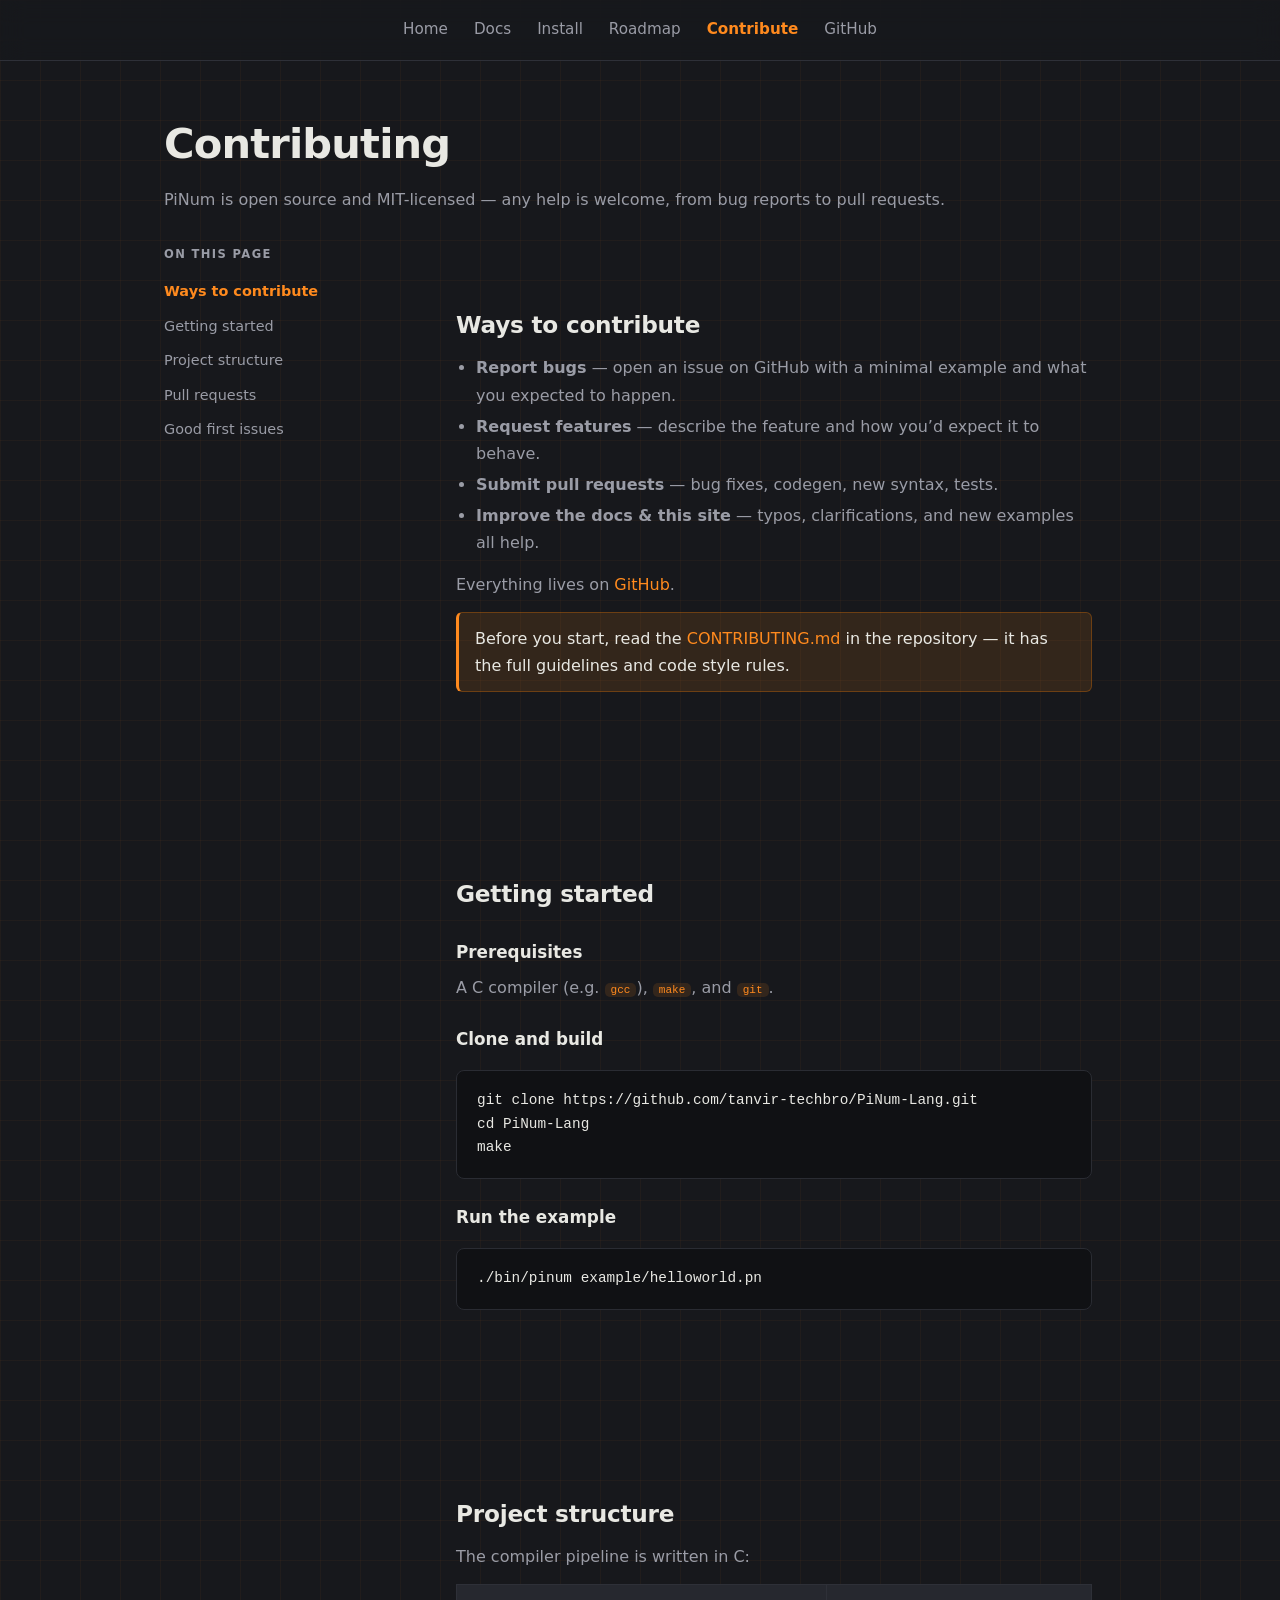
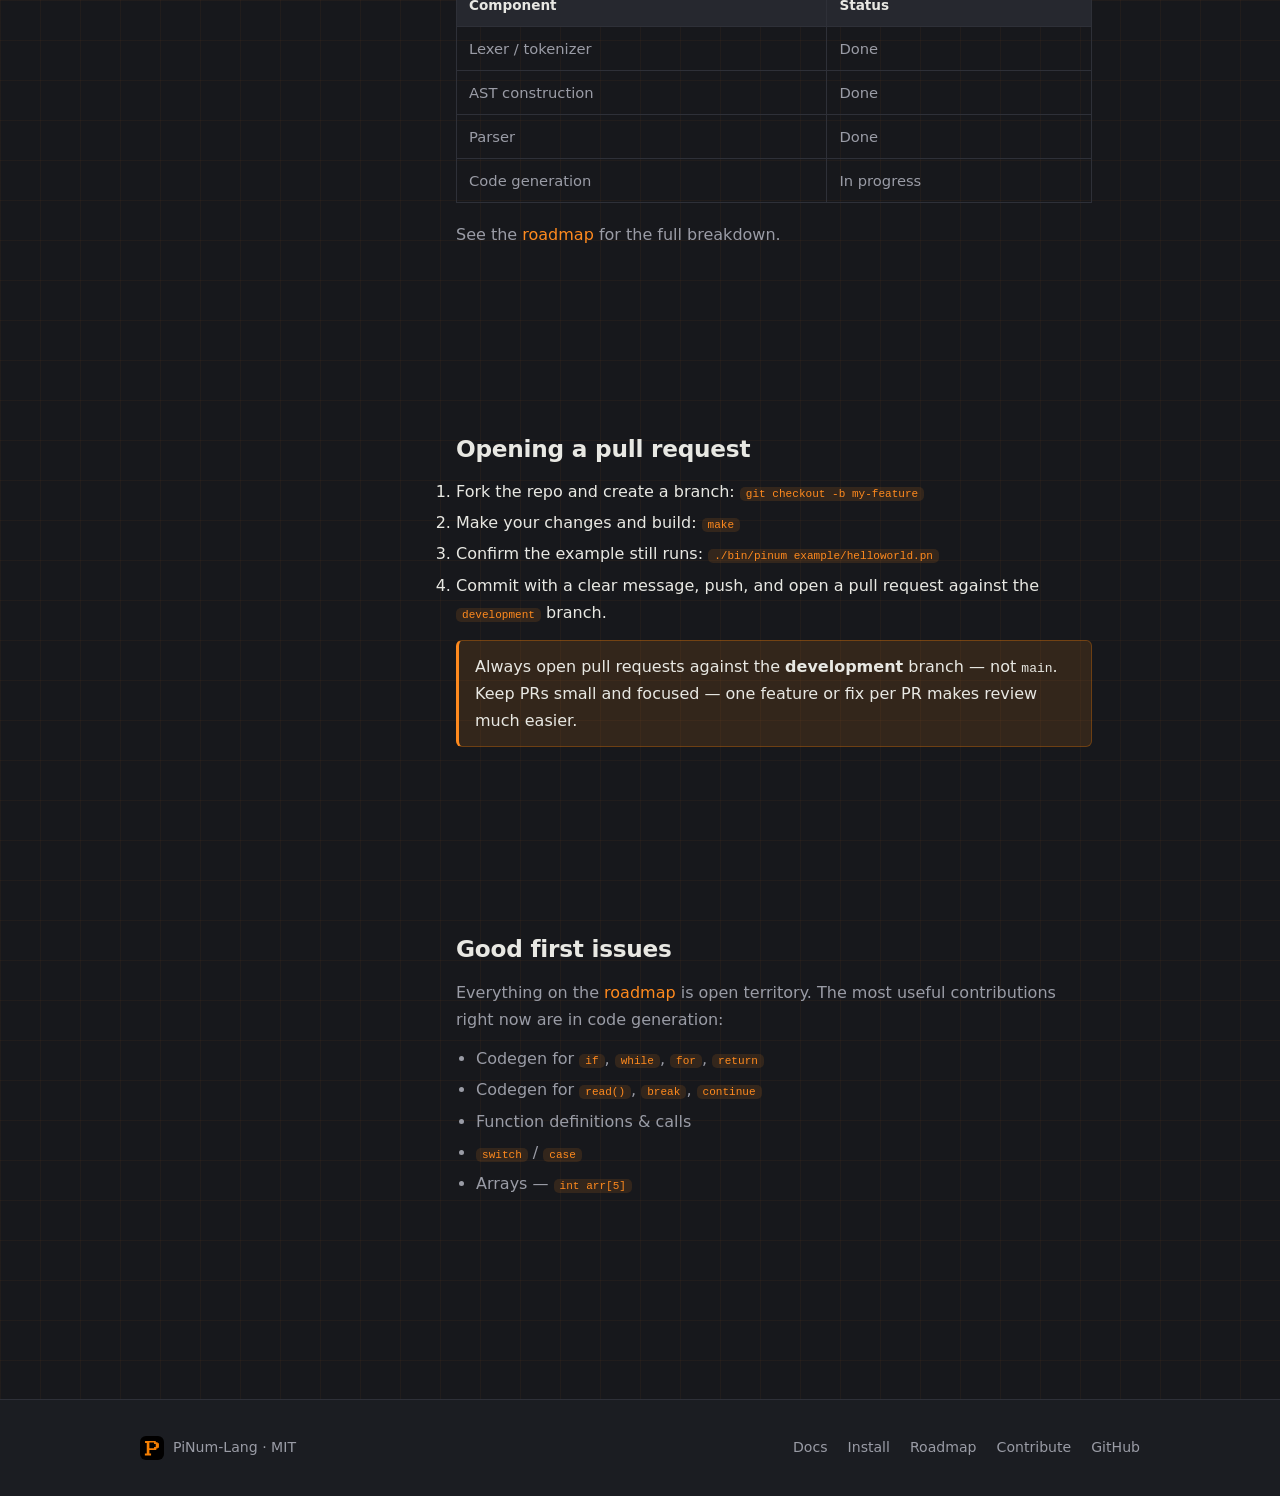
==== contribute.html @ e73ee023 "change shit" ====
<!DOCTYPE html>
<html lang="en">
<head>
  <meta charset="UTF-8" />
  <meta name="viewport" content="width=device-width, initial-scale=1.0" />
  <meta name="description" content="Contribute to PiNum-Lang: report bugs, request features, submit pull requests, and improve documentation." />
  <title>Contribute · PiNum</title>
  <link rel="icon" type="image/svg+xml" href="assets/pinum_logo.svg" />
  <link rel="stylesheet" href="css/style.css" />
</head>
<body>
  <nav class="nav">
    <div class="nav-inner">
      <button class="nav-toggle" aria-label="Toggle navigation">☰</button>
      <div class="nav-links">
        <a href="index.html">Home</a>
        <a href="docs.html">Docs</a>
        <a href="install.html">Install</a>
        <a href="roadmap.html">Roadmap</a>
        <a href="contribute.html" class="active">Contribute</a>
        <a href="https://github.com/tanvir-techbro/PiNum-Lang" target="_blank" rel="noopener">GitHub</a>
      </div>
    </div>
  </nav>

  <main class="docs-wrap">
    <div class="docs-head">
      <h1>Contributing</h1>
      <p class="docs-sub">PiNum is open source and MIT-licensed &mdash; any help is welcome, from bug reports to pull requests.</p>
    </div>

    <div class="docs-grid">
      <aside class="toc">
        <h4>On this page</h4>
        <a href="#ways-to-contribute">Ways to contribute</a>
        <a href="#getting-started">Getting started</a>
        <a href="#project-structure">Project structure</a>
        <a href="#pull-requests">Pull requests</a>
        <a href="#good-first-issues">Good first issues</a>
      </aside>

      <div class="doc-content">
        <section id="ways-to-contribute" class="doc-section">
          <h2>Ways to contribute</h2>
          <ul>
            <li><strong>Report bugs</strong> &mdash; open an issue on GitHub with a minimal example and what you expected to happen.</li>
            <li><strong>Request features</strong> &mdash; describe the feature and how you&rsquo;d expect it to behave.</li>
            <li><strong>Submit pull requests</strong> &mdash; bug fixes, codegen, new syntax, tests.</li>
            <li><strong>Improve the docs &amp; this site</strong> &mdash; typos, clarifications, and new examples all help.</li>
          </ul>
          <p>Everything lives on <a href="https://github.com/tanvir-techbro/PiNum-Lang" target="_blank" rel="noopener">GitHub</a>.</p>
          <div class="callout">
            Before you start, read the
            <a href="https://github.com/tanvir-techbro/PiNum-Lang/blob/main/CONTRIBUTING.md" target="_blank" rel="noopener">CONTRIBUTING.md</a>
            in the repository &mdash; it has the full guidelines and code style rules.
          </div>
        </section>

        <section id="getting-started" class="doc-section">
          <h2>Getting started</h2>
          <h3>Prerequisites</h3>
          <p>A C compiler (e.g. <code>gcc</code>), <code>make</code>, and <code>git</code>.</p>

          <h3>Clone and build</h3>
          <div class="codeblock">
            <pre><code class="language-bash">git clone https://github.com/tanvir-techbro/PiNum-Lang.git
cd PiNum-Lang
make</code></pre>
          </div>

          <h3>Run the example</h3>
          <div class="codeblock">
            <pre><code class="language-bash">./bin/pinum example/helloworld.pn</code></pre>
          </div>
        </section>

        <section id="project-structure" class="doc-section">
          <h2>Project structure</h2>
          <p>The compiler pipeline is written in C:</p>
          <table>
            <thead>
              <tr>
                <th>Component</th>
                <th>Status</th>
              </tr>
            </thead>
            <tbody>
              <tr><td>Lexer / tokenizer</td><td>Done</td></tr>
              <tr><td>AST construction</td><td>Done</td></tr>
              <tr><td>Parser</td><td>Done</td></tr>
              <tr><td>Code generation</td><td>In progress</td></tr>
            </tbody>
          </table>
          <p>See the <a href="roadmap.html">roadmap</a> for the full breakdown.</p>
        </section>

        <section id="pull-requests" class="doc-section">
          <h2>Opening a pull request</h2>
          <ol>
            <li>Fork the repo and create a branch: <code>git checkout -b my-feature</code></li>
            <li>Make your changes and build: <code>make</code></li>
            <li>Confirm the example still runs: <code>./bin/pinum example/helloworld.pn</code></li>
            <li>Commit with a clear message, push, and open a pull request against the <code>development</code> branch.</li>
          </ol>
          <div class="callout">Always open pull requests against the <strong>development</strong> branch &mdash; not <code>main</code>. Keep PRs small and focused &mdash; one feature or fix per PR makes review much easier.</div>
        </section>

        <section id="good-first-issues" class="doc-section">
          <h2>Good first issues</h2>
          <p>Everything on the <a href="roadmap.html">roadmap</a> is open territory. The most useful contributions right now are in code generation:</p>
          <ul>
            <li>Codegen for <code>if</code>, <code>while</code>, <code>for</code>, <code>return</code></li>
            <li>Codegen for <code>read()</code>, <code>break</code>, <code>continue</code></li>
            <li>Function definitions &amp; calls</li>
            <li><code>switch</code> / <code>case</code></li>
            <li>Arrays &mdash; <code>int arr[5]</code></li>
          </ul>
        </section>
      </div>
    </div>
  </main>

  <footer>
    <div class="footer-inner">
      <div class="footer-brand">
        <img src="assets/pinum_logo.svg" alt="PiNum logo" />
        <span>PiNum-Lang · MIT</span>
      </div>
      <div class="footer-links">
        <a href="docs.html">Docs</a>
        <a href="install.html">Install</a>
        <a href="roadmap.html">Roadmap</a>
        <a href="contribute.html">Contribute</a>
        <a href="https://github.com/tanvir-techbro/PiNum-Lang" target="_blank" rel="noopener">GitHub</a>
      </div>
    </div>
  </footer>

  <script src="js/main.js"></script>
</body>
</html>
---- css/style.css ----
:root {
  --bg: #17181c;
  --panel: #1e2026;
  --code-bg: #101114;
  --code-border: #2a2c33;
  --code-text: #e8e8e3;
  --border: #2e3038;
  --text: #e8e8e3;
  --muted: #9a9ca6;
  --accent: #ff8a1e;
  --accent-soft: rgba(255, 138, 30, 0.12);
  --accent-glow: rgba(255, 138, 30, 0.18);
  --green: #3fb950;
  --yellow: #d29922;
  --red: #f85149;
  --radius: 8px;
  --max-width: 1000px;
  --font-sans: "Segoe UI", system-ui, -apple-system, sans-serif;
  --font-mono: "Cascadia Code", "JetBrains Mono", "Fira Code", Consolas, monospace;
}

* {
  margin: 0;
  padding: 0;
  box-sizing: border-box;
}

html {
  scroll-behavior: smooth;
}

body {
  font-family: var(--font-sans);
  background-color: var(--bg);
  background-image:
    linear-gradient(rgba(255, 138, 30, 0.045) 1px, transparent 1px),
    linear-gradient(90deg, rgba(255, 138, 30, 0.045) 1px, transparent 1px);
  background-size: 40px 40px;
  color: var(--text);
  line-height: 1.7;
  -webkit-font-smoothing: antialiased;
}

a {
  color: var(--accent);
  text-decoration: none;
}

a:hover {
  text-decoration: underline;
}

/* ---------- Nav ---------- */
.nav {
  position: sticky;
  top: 0;
  z-index: 100;
  border-bottom: 1px solid var(--border);
  background: rgba(23, 24, 28, 0.75);
  -webkit-backdrop-filter: blur(12px);
  backdrop-filter: blur(12px);
}

.nav-inner {
  max-width: var(--max-width);
  margin: 0 auto;
  padding: 0 24px;
  display: flex;
  align-items: center;
  justify-content: center;
  height: 60px;
  position: relative;
}

.nav-links {
  display: flex;
  gap: 26px;
  align-items: center;
}

.nav-links a {
  color: var(--muted);
  font-size: 0.95rem;
}

.nav-links a:hover {
  color: var(--text);
  text-decoration: none;
}

.nav-links a.active {
  color: var(--accent);
  font-weight: 600;
}

.nav-toggle {
  display: none;
  background: none;
  border: 1px solid var(--border);
  border-radius: 6px;
  color: var(--text);
  width: 38px;
  height: 38px;
  font-size: 1.1rem;
  cursor: pointer;
}

/* ---------- Hero ---------- */
.hero {
  position: relative;
  overflow: hidden;
  text-align: center;
  padding: 110px 24px 70px;
}

.hero::before {
  content: "";
  position: absolute;
  inset: -40% 0 auto 0;
  height: 500px;
  background: radial-gradient(600px 320px at 50% 0%, var(--accent-glow), transparent 70%);
  -webkit-mask-image: linear-gradient(to bottom, black, transparent);
  mask-image: linear-gradient(to bottom, black, transparent);
  pointer-events: none;
}

.hero > * {
  position: relative;
}

.hero-title {
  display: flex;
  align-items: center;
  justify-content: center;
  gap: 20px;
  margin-bottom: 14px;
}

.hero-logo {
  width: 64px;
  height: 64px;
  border-radius: 16px;
}

.hero h1 {
  font-size: clamp(2.5rem, 6vw, 4rem);
  font-weight: 800;
  letter-spacing: -0.03em;
  line-height: 1.1;
}

.hero h1 .accent {
  color: var(--accent);
}

.hero .tagline {
  font-size: clamp(1.05rem, 2.5vw, 1.25rem);
  color: var(--muted);
  max-width: 620px;
  margin: 0 auto;
}

.hero .version {
  display: inline-block;
  margin-top: 20px;
  font-family: var(--font-mono);
  font-size: 0.8rem;
  color: var(--accent);
  background: var(--accent-soft);
  border: 1px solid rgba(245, 127, 2, 0.35);
  padding: 3px 12px;
  border-radius: 999px;
}

.hero-actions {
  margin-top: 32px;
  display: flex;
  gap: 12px;
  justify-content: center;
  flex-wrap: wrap;
}

.btn {
  display: inline-flex;
  align-items: center;
  gap: 8px;
  padding: 12px 26px;
  border-radius: var(--radius);
  font-weight: 600;
  font-size: 1rem;
  border: 1px solid transparent;
}

.btn:hover {
  text-decoration: none;
}

.btn-primary {
  background: var(--accent);
  color: #fff;
  box-shadow: 0 4px 20px var(--accent-glow);
}

.btn-ghost {
  background: var(--panel);
  border-color: var(--border);
  color: var(--text);
}

.btn-ghost:hover {
  border-color: var(--accent);
}

/* ---------- Sections ---------- */
section {
  max-width: var(--max-width);
  margin: 0 auto;
  padding: 60px 24px;
}

.section-label {
  font-size: 0.78rem;
  font-weight: 700;
  letter-spacing: 0.12em;
  text-transform: uppercase;
  color: var(--accent);
}

.section-title {
  font-size: clamp(1.5rem, 4vw, 2rem);
  font-weight: 700;
  letter-spacing: -0.02em;
  margin: 6px 0 12px;
}

.section-sub {
  color: var(--muted);
  max-width: 620px;
  margin-bottom: 34px;
}

/* ---------- Features ---------- */
.feature-grid {
  display: grid;
  grid-template-columns: repeat(auto-fit, minmax(280px, 1fr));
  gap: 26px 40px;
}

.feature h3 {
  font-size: 1.02rem;
  margin-bottom: 4px;
}

.feature p {
  color: var(--muted);
  font-size: 0.95rem;
}

/* ---------- Code ---------- */
.codeblock {
  position: relative;
  margin: 16px 0;
}

.codeblock .copy-btn {
  position: absolute;
  top: 8px;
  right: 8px;
  display: inline-flex;
  align-items: center;
  justify-content: center;
  background: #2b2d33;
  border: 1px solid #3a3d45;
  color: #b7bcc7;
  border-radius: 6px;
  padding: 5px;
  line-height: 0;
  cursor: pointer;
  opacity: 0;
  transition: opacity 0.15s ease;
}

.codeblock .copy-btn svg {
  width: 14px;
  height: 14px;
  display: block;
  fill: currentColor;
}

.codeblock:hover .copy-btn,
.codeblock .copy-btn:focus-visible {
  opacity: 1;
}

.copy-btn:hover {
  color: #fff;
  border-color: var(--accent);
}

.copy-btn.copied {
  color: #3fb950;
  border-color: rgba(63, 185, 80, 0.4);
}

.copy-btn.failed {
  color: #f85149;
  border-color: rgba(248, 81, 73, 0.4);
}

pre {
  background: var(--code-bg);
  border: 1px solid var(--code-border);
  border-radius: var(--radius);
  padding: 18px 20px;
  overflow-x: auto;
  font-family: var(--font-mono);
  font-size: 0.9rem;
  line-height: 1.65;
  color: var(--code-text);
}

code.language-pinum .comment { color: #7d8799; font-style: italic; }
code.language-pinum .directive { color: #c678dd; font-weight: 600; }
code.language-pinum .keyword { color: #61afef; }
code.language-pinum .type { color: #e5c07b; }
code.language-pinum .constant { color: #f0c674; }
code.language-pinum .number { color: #d19a66; }
code.language-pinum .string { color: #98c379; }
code.language-pinum .operator { color: #56b6c2; }

/* ---------- Docs ---------- */
.docs-wrap {
  max-width: var(--max-width);
  margin: 0 auto;
  padding: 48px 24px 80px;
}

.docs-head h1 {
  font-size: clamp(2rem, 5vw, 2.6rem);
  font-weight: 800;
  letter-spacing: -0.02em;
}

.docs-sub {
  color: var(--muted);
  margin-top: 6px;
}

.docs-grid {
  display: grid;
  grid-template-columns: 220px 1fr;
  gap: 48px;
  margin-top: 32px;
}

.toc {
  position: sticky;
  top: 24px;
  align-self: start;
  font-size: 0.9rem;
}

.toc h4 {
  font-size: 0.72rem;
  text-transform: uppercase;
  letter-spacing: 0.12em;
  color: var(--muted);
  margin-bottom: 10px;
}

.toc a {
  display: block;
  color: var(--muted);
  padding: 5px 0;
}

.toc a:hover {
  color: var(--text);
  text-decoration: none;
}

.toc a.active {
  color: var(--accent);
  font-weight: 600;
}

.doc-section {
  margin-bottom: 48px;
  scroll-margin-top: 32px;
}

.doc-section h2 {
  font-size: 1.45rem;
  font-weight: 700;
  letter-spacing: -0.01em;
  margin-bottom: 10px;
}

.doc-section h3 {
  font-size: 1.05rem;
  margin: 24px 0 8px;
}

.doc-section p {
  color: var(--muted);
  margin-bottom: 12px;
}

.doc-section ul {
  margin: 0 0 14px 20px;
  color: var(--muted);
}

.doc-section li {
  margin-bottom: 4px;
}

.doc-section table {
  width: 100%;
  border-collapse: collapse;
  margin: 14px 0 18px;
  font-size: 0.92rem;
}

.doc-section th,
.doc-section td {
  text-align: left;
  padding: 9px 12px;
  border: 1px solid var(--border);
}

.doc-section th {
  background: #26282f;
  font-size: 0.85rem;
}

.doc-section td {
  color: var(--muted);
}

.doc-section td code,
.doc-section p code,
.doc-section li code {
  color: var(--accent);
  background: var(--accent-soft);
  padding: 1px 6px;
  border-radius: 5px;
  font-size: 0.85em;
}

.callout {
  background: var(--accent-soft);
  border: 1px solid rgba(245, 127, 2, 0.3);
  border-left: 3px solid var(--accent);
  border-radius: 6px;
  padding: 12px 16px;
  margin: 14px 0;
}

/* ---------- Install ---------- */
.steps {
  margin-top: 26px;
}

.step {
  display: grid;
  grid-template-columns: 40px 1fr;
  gap: 16px;
  margin-bottom: 26px;
}

.step-num {
  font-family: var(--font-mono);
  font-weight: 700;
  color: var(--accent);
  font-size: 1.1rem;
  padding-top: 2px;
}

.step h3 {
  font-size: 1.05rem;
  margin: 2px 0 6px;
}

.step p {
  color: var(--muted);
  margin-bottom: 8px;
}

/* ---------- Roadmap ---------- */
.status {
  display: inline-flex;
  align-items: center;
  gap: 7px;
  font-size: 0.78rem;
  font-weight: 600;
}

.status::before {
  content: "";
  width: 8px;
  height: 8px;
  border-radius: 50%;
}

.status.done { color: var(--green); }
.status.done::before { background: var(--green); }
.status.wip { color: var(--yellow); }
.status.wip::before { background: var(--yellow); }
.status.planned { color: var(--red); }
.status.planned::before { background: var(--red); }

.roadmap-list {
  list-style: none;
}

.roadmap-list li {
  display: flex;
  align-items: center;
  gap: 14px;
  padding: 10px 0;
  border-bottom: 1px solid var(--border);
  font-size: 0.97rem;
}

.roadmap-list li .status {
  flex-shrink: 0;
  min-width: 88px;
}

/* ---------- Footer ---------- */
footer {
  border-top: 1px solid var(--border);
  background-color: #1b1d22;
  padding: 36px 24px;
}

.footer-inner {
  max-width: var(--max-width);
  margin: 0 auto;
  display: flex;
  flex-wrap: wrap;
  align-items: center;
  justify-content: space-between;
  gap: 14px;
  color: var(--muted);
  font-size: 0.88rem;
}

.footer-brand {
  display: flex;
  align-items: center;
  gap: 9px;
}

.footer-brand img {
  width: 24px;
  height: 24px;
  border-radius: 6px;
}

.footer-links {
  display: flex;
  gap: 20px;
}

.footer-links a {
  color: var(--muted);
}

.footer-links a:hover {
  color: var(--text);
}

/* ---------- Responsive ---------- */
@media (max-width: 820px) {
  .nav-toggle {
    display: block;
  }

  .nav-links {
    display: none;
    position: absolute;
    top: 60px;
    left: 0;
    right: 0;
    background: var(--bg);
    border-bottom: 1px solid var(--border);
    flex-direction: column;
    align-items: flex-start;
    gap: 0;
    padding: 8px 24px;
  }

  .nav-links.open {
    display: flex;
  }

  .nav-links a {
    width: 100%;
    padding: 11px 0;
  }

  .docs-grid {
    grid-template-columns: 1fr;
    gap: 24px;
  }

  .toc {
    position: static;
    display: flex;
    flex-wrap: wrap;
    gap: 8px 18px;
  }

  .toc h4 {
    width: 100%;
  }
}
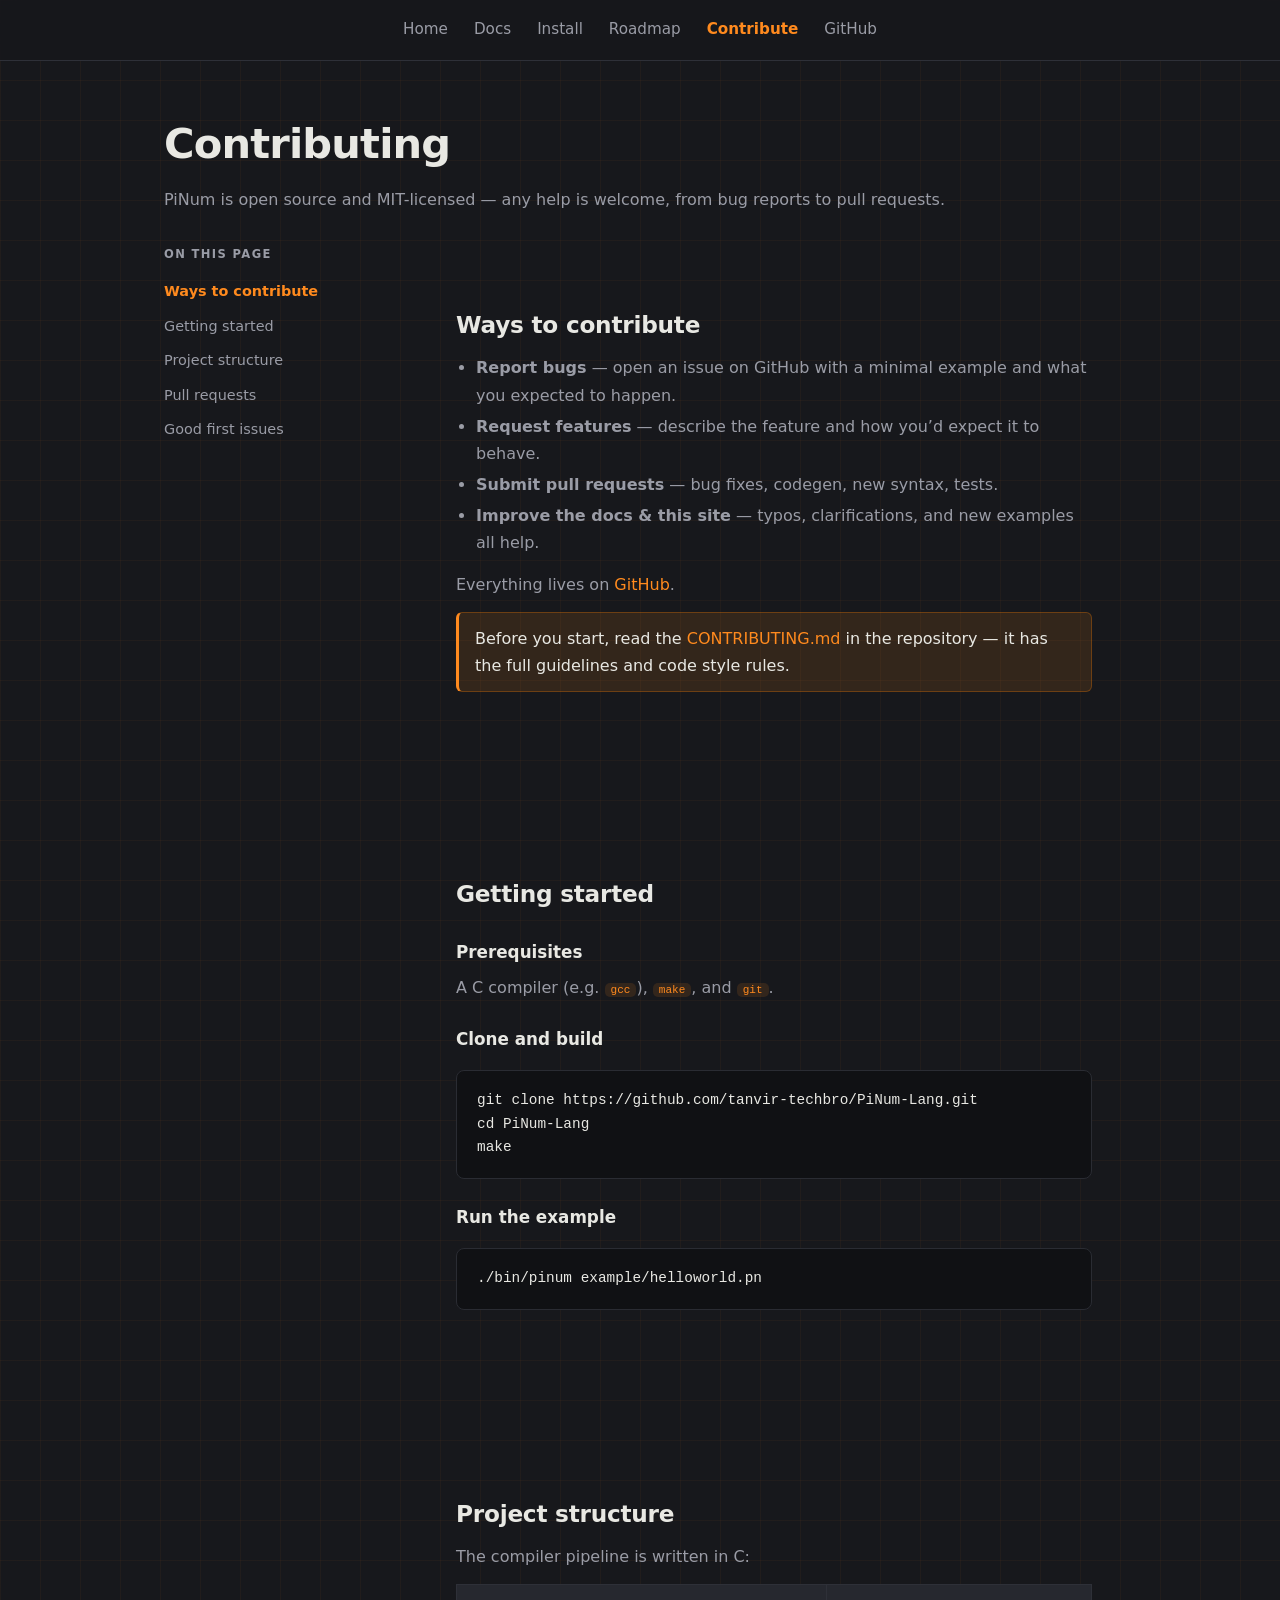
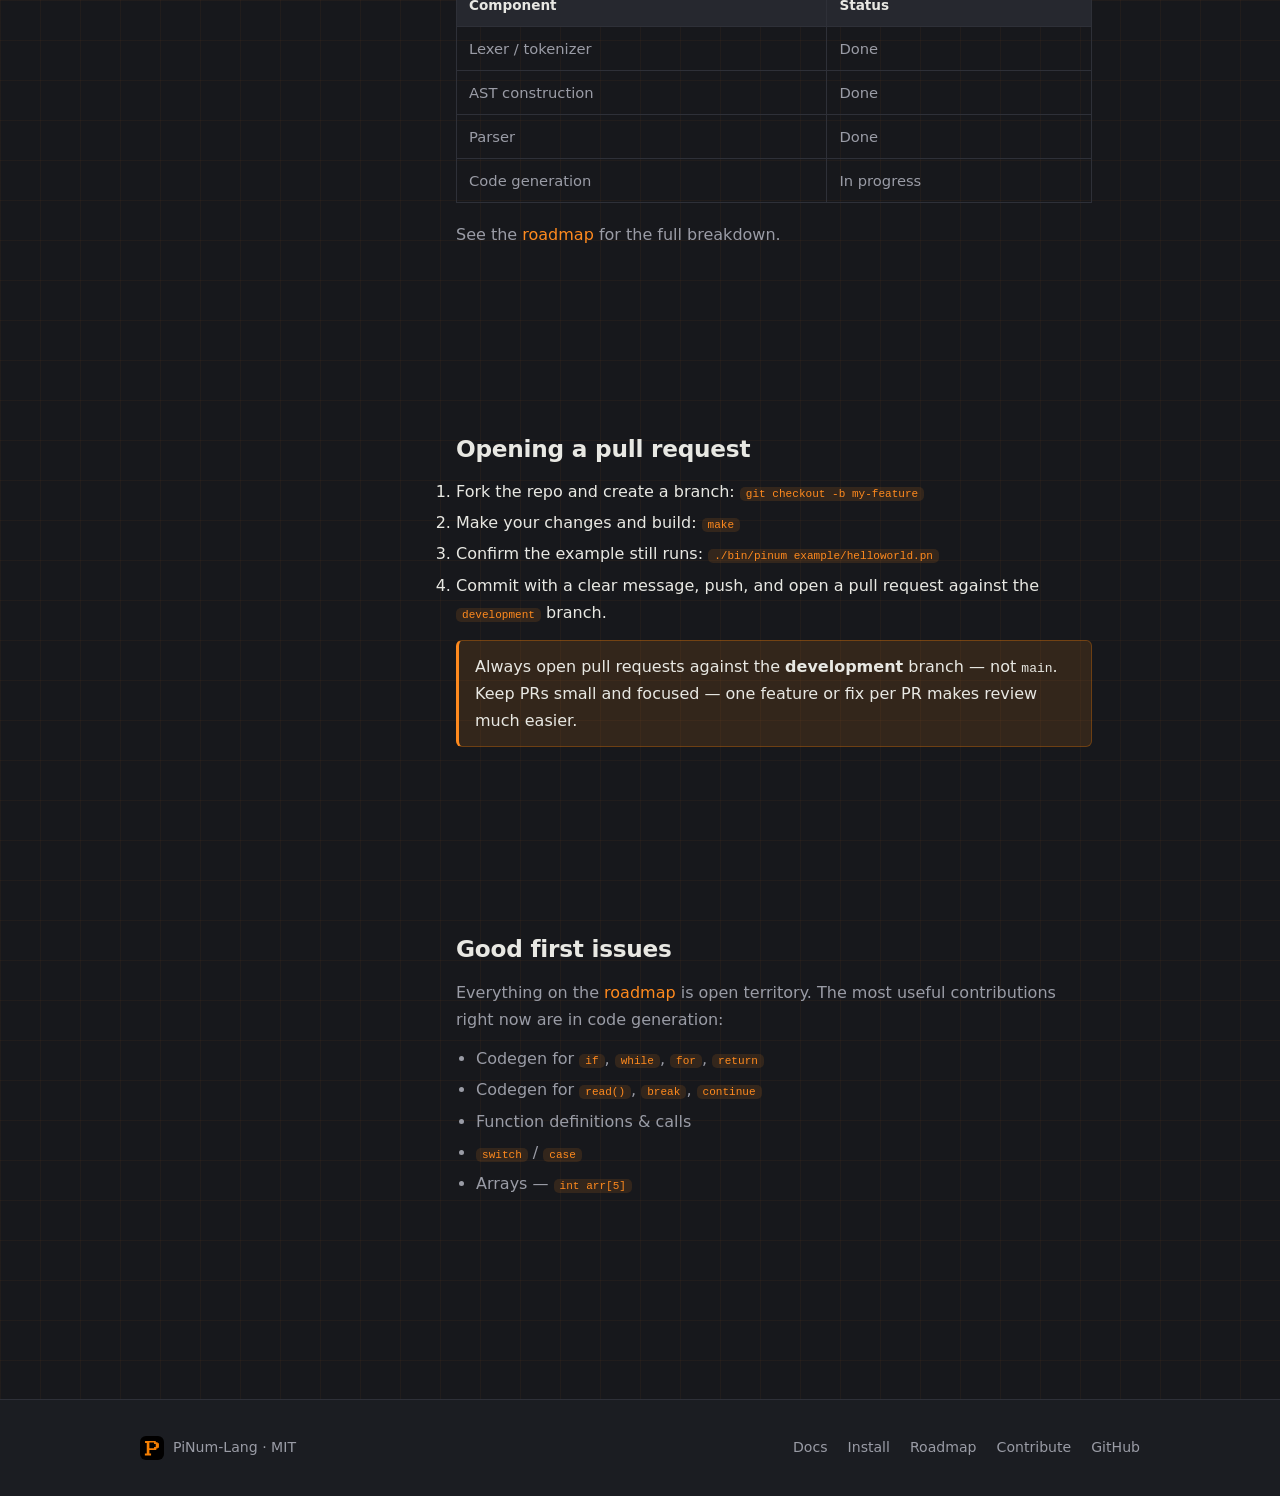
==== commit 56f61c8d: "add loading animation" ====
--- a/contribute.html
+++ b/contribute.html
@@ -11,6 +11,10 @@
 <body>
   <nav class="nav">
     <div class="nav-inner">
+      <a class="nav-brand" href="index.html">
+        <img src="assets/pinum_logo.svg" alt="PiNum logo" />
+        <span>PiNum-Lang</span>
+      </a>
       <button class="nav-toggle" aria-label="Toggle navigation">☰</button>
       <div class="nav-links">
         <a href="index.html">Home</a>
@@ -136,6 +140,7 @@
     </div>
   </footer>
 
+  <div class="page-loader" aria-hidden="true"><div class="spinner"></div></div>
   <script src="js/main.js"></script>
 </body>
 </html>
--- a/css/style.css
+++ b/css/style.css
@@ -56,9 +56,9 @@
   top: 0;
   z-index: 100;
   border-bottom: 1px solid var(--border);
-  background: rgba(23, 24, 28, 0.75);
-  -webkit-backdrop-filter: blur(12px);
-  backdrop-filter: blur(12px);
+  background: rgba(23, 24, 28, 0.97);
+  -webkit-backdrop-filter: blur(18px);
+  backdrop-filter: blur(18px);
 }
 
 .nav-inner {
@@ -70,6 +70,30 @@
   justify-content: center;
   height: 60px;
   position: relative;
+}
+
+.nav-brand {
+  display: none;
+  position: absolute;
+  left: 24px;
+  top: 50%;
+  transform: translateY(-50%);
+  align-items: center;
+  gap: 9px;
+  color: var(--text);
+  font-weight: 700;
+  font-size: 1rem;
+  z-index: 1;
+}
+
+.nav-brand img {
+  width: 28px;
+  height: 28px;
+  border-radius: 7px;
+}
+
+.nav-brand:hover {
+  text-decoration: none;
 }
 
 .nav-links {
@@ -260,6 +284,7 @@
 .codeblock {
   position: relative;
   margin: 16px 0;
+  max-width: 100%;
 }
 
 .codeblock .copy-btn {
@@ -313,6 +338,7 @@
   border-radius: var(--radius);
   padding: 18px 20px;
   overflow-x: auto;
+  max-width: 100%;
   font-family: var(--font-mono);
   font-size: 0.9rem;
   line-height: 1.65;
@@ -353,6 +379,10 @@
   margin-top: 32px;
 }
 
+.docs-grid > * {
+  min-width: 0;
+}
+
 .toc {
   position: sticky;
   top: 24px;
@@ -469,6 +499,10 @@
   margin-bottom: 26px;
 }
 
+.step > div {
+  min-width: 0;
+}
+
 .step-num {
   font-family: var(--font-mono);
   font-weight: 700;
@@ -572,10 +606,51 @@
   color: var(--text);
 }
 
+/* ---------- Page loader ---------- */
+.page-loader {
+  position: fixed;
+  inset: 0;
+  z-index: 9999;
+  display: flex;
+  align-items: center;
+  justify-content: center;
+  background: var(--bg);
+  opacity: 0;
+  pointer-events: none;
+  transition: opacity 0.18s ease;
+}
+
+.page-loader.active {
+  opacity: 1;
+  pointer-events: auto;
+}
+
+.spinner {
+  width: 36px;
+  height: 36px;
+  border: 3px solid var(--border);
+  border-top-color: var(--accent);
+  border-radius: 50%;
+  animation: spin 0.7s linear infinite;
+}
+
+@keyframes spin {
+  to { transform: rotate(360deg); }
+}
+
 /* ---------- Responsive ---------- */
 @media (max-width: 820px) {
   .nav-toggle {
     display: block;
+    position: absolute;
+    right: 16px;
+    top: 50%;
+    transform: translateY(-50%);
+  }
+
+  .nav-brand {
+    display: flex;
+    left: 16px;
   }
 
   .nav-links {
@@ -616,4 +691,31 @@
   .toc h4 {
     width: 100%;
   }
-}
+
+  .doc-section table {
+    display: block;
+    overflow-x: auto;
+  }
+}
+
+@media (max-width: 480px) {
+  .hero {
+    padding: 80px 16px 50px;
+  }
+
+  section {
+    padding: 40px 16px;
+  }
+
+  .docs-wrap {
+    padding: 32px 16px 64px;
+  }
+
+  pre {
+    padding: 14px 14px;
+  }
+
+  .feature-grid {
+    grid-template-columns: 1fr;
+  }
+}
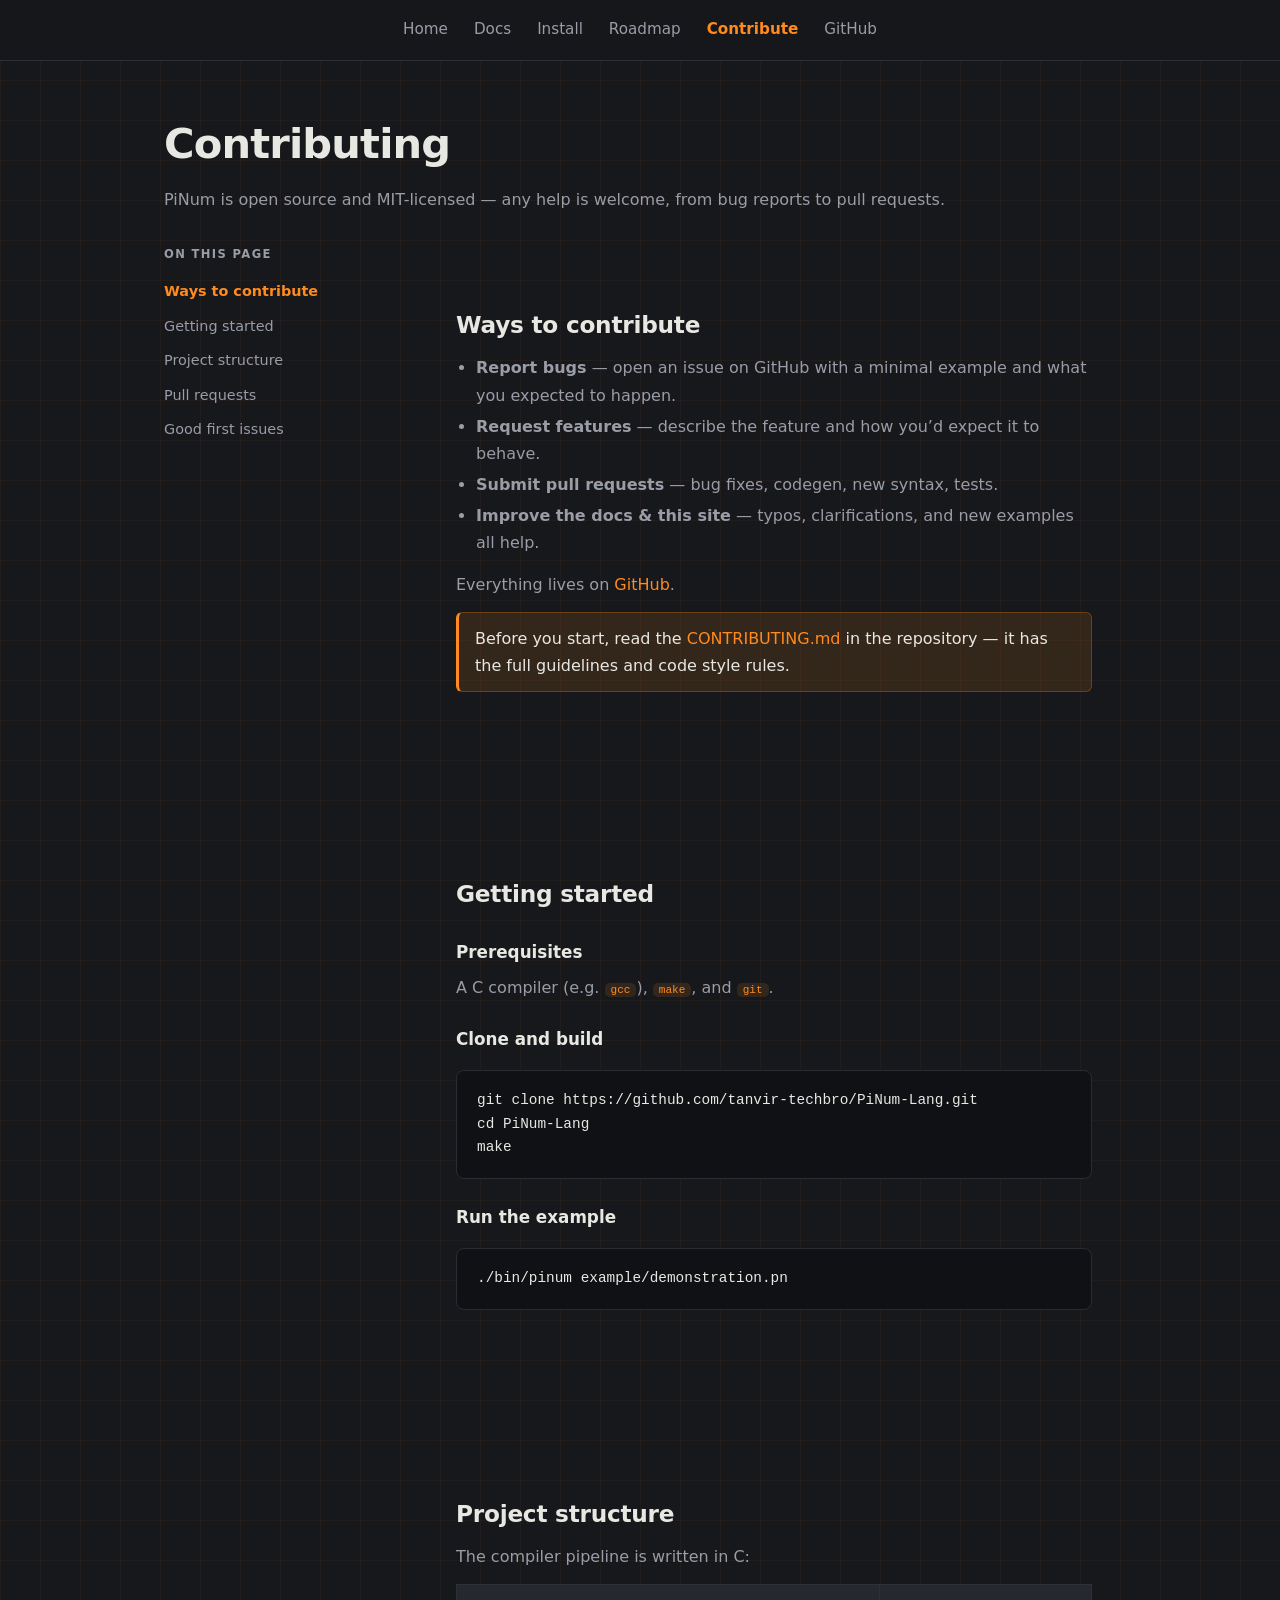
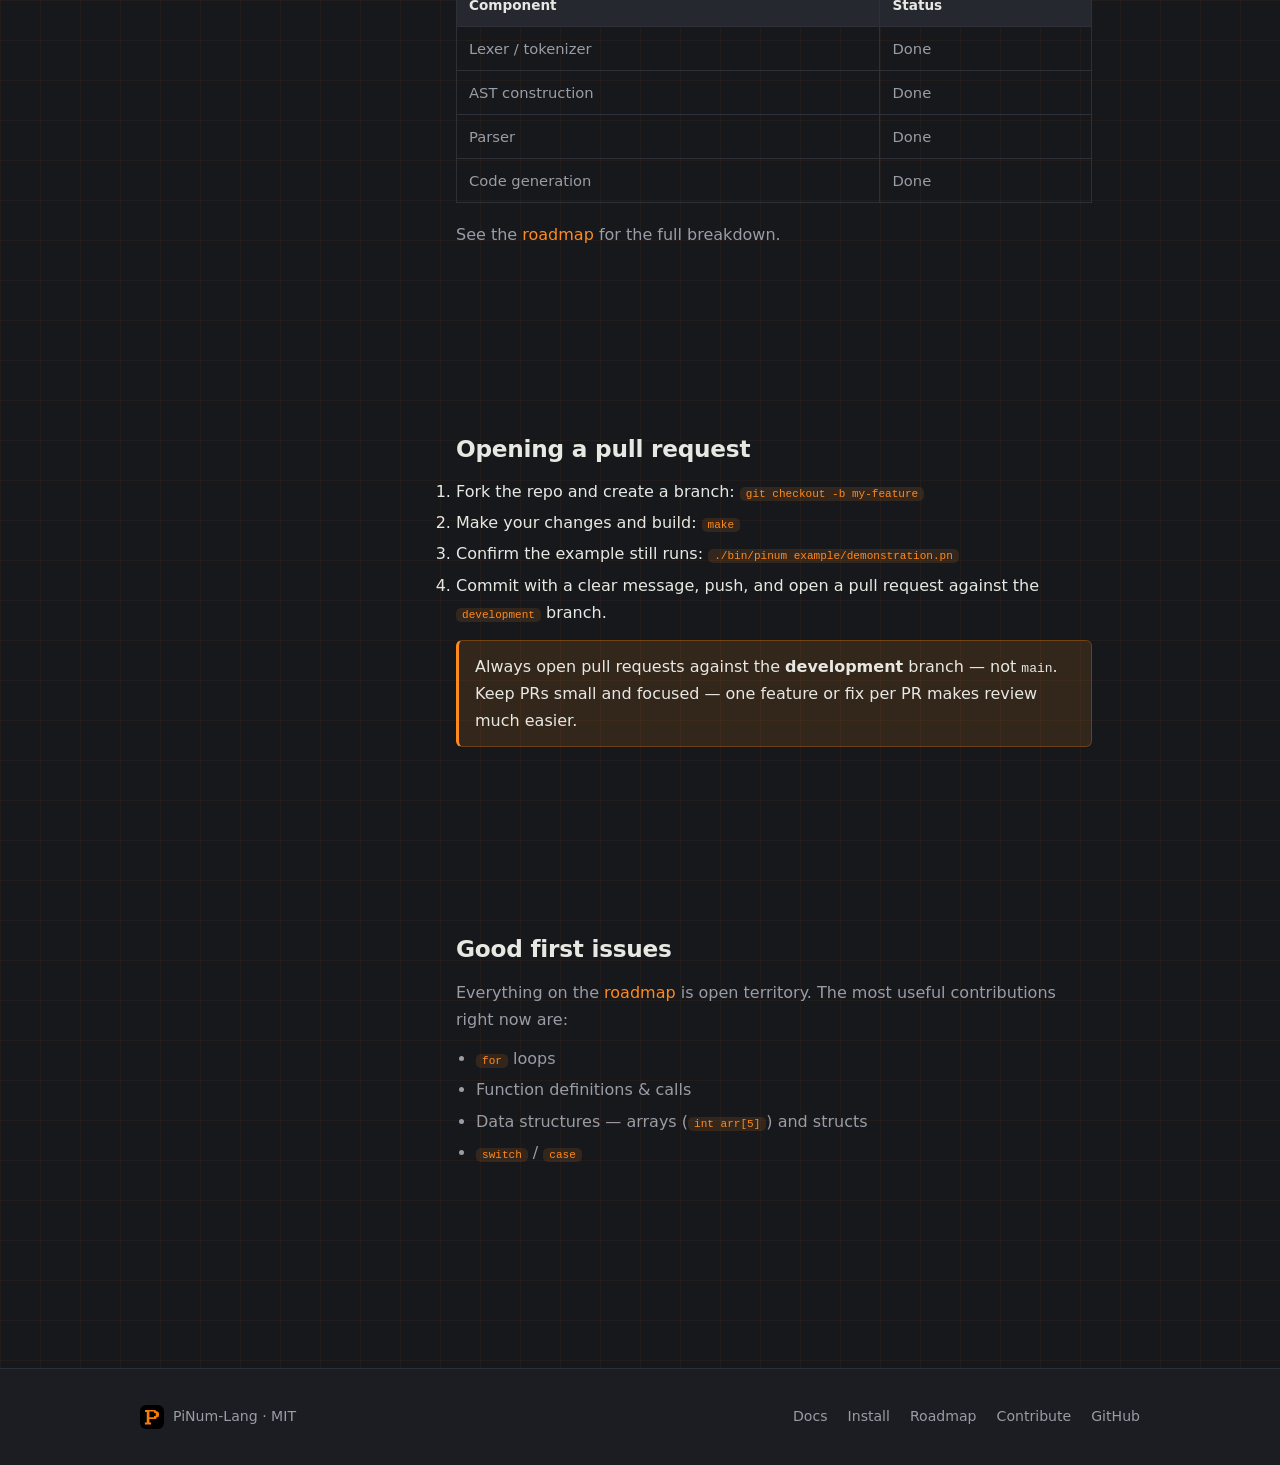
==== commit 98ce545a: "Update site for PiNum 1.0.0-beta" ====
--- a/contribute.html
+++ b/contribute.html
@@ -74,7 +74,7 @@
 
           <h3>Run the example</h3>
           <div class="codeblock">
-            <pre><code class="language-bash">./bin/pinum example/helloworld.pn</code></pre>
+            <pre><code class="language-bash">./bin/pinum example/demonstration.pn</code></pre>
           </div>
         </section>
 
@@ -92,7 +92,7 @@
               <tr><td>Lexer / tokenizer</td><td>Done</td></tr>
               <tr><td>AST construction</td><td>Done</td></tr>
               <tr><td>Parser</td><td>Done</td></tr>
-              <tr><td>Code generation</td><td>In progress</td></tr>
+              <tr><td>Code generation</td><td>Done</td></tr>
             </tbody>
           </table>
           <p>See the <a href="roadmap.html">roadmap</a> for the full breakdown.</p>
@@ -103,7 +103,7 @@
           <ol>
             <li>Fork the repo and create a branch: <code>git checkout -b my-feature</code></li>
             <li>Make your changes and build: <code>make</code></li>
-            <li>Confirm the example still runs: <code>./bin/pinum example/helloworld.pn</code></li>
+            <li>Confirm the example still runs: <code>./bin/pinum example/demonstration.pn</code></li>
             <li>Commit with a clear message, push, and open a pull request against the <code>development</code> branch.</li>
           </ol>
           <div class="callout">Always open pull requests against the <strong>development</strong> branch &mdash; not <code>main</code>. Keep PRs small and focused &mdash; one feature or fix per PR makes review much easier.</div>
@@ -111,13 +111,12 @@
 
         <section id="good-first-issues" class="doc-section">
           <h2>Good first issues</h2>
-          <p>Everything on the <a href="roadmap.html">roadmap</a> is open territory. The most useful contributions right now are in code generation:</p>
+          <p>Everything on the <a href="roadmap.html">roadmap</a> is open territory. The most useful contributions right now are:</p>
           <ul>
-            <li>Codegen for <code>if</code>, <code>while</code>, <code>for</code>, <code>return</code></li>
-            <li>Codegen for <code>read()</code>, <code>break</code>, <code>continue</code></li>
+            <li><code>for</code> loops</li>
             <li>Function definitions &amp; calls</li>
+            <li>Data structures &mdash; arrays (<code>int arr[5]</code>) and structs</li>
             <li><code>switch</code> / <code>case</code></li>
-            <li>Arrays &mdash; <code>int arr[5]</code></li>
           </ul>
         </section>
       </div>
--- a/css/style.css
+++ b/css/style.css
@@ -346,7 +346,6 @@
 }
 
 code.language-pinum .comment { color: #7d8799; font-style: italic; }
-code.language-pinum .directive { color: #c678dd; font-weight: 600; }
 code.language-pinum .keyword { color: #61afef; }
 code.language-pinum .type { color: #e5c07b; }
 code.language-pinum .constant { color: #f0c674; }
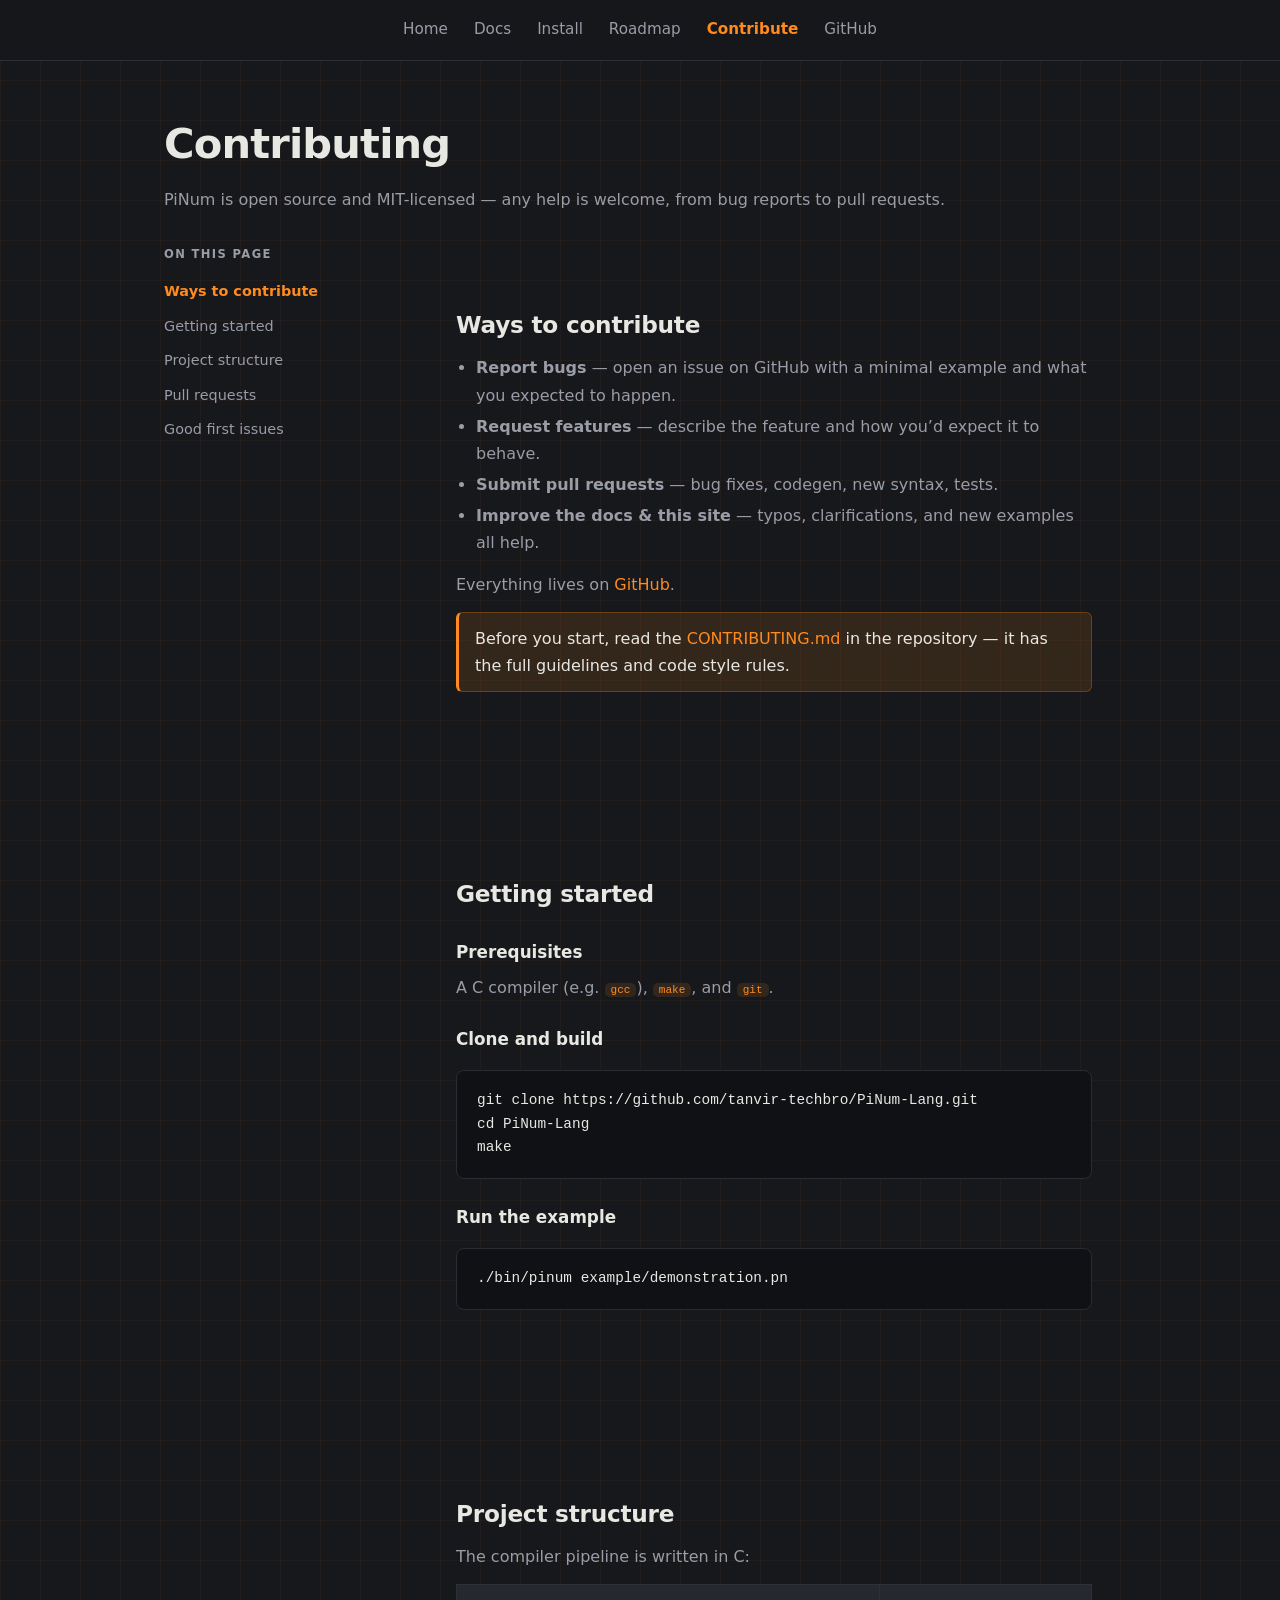
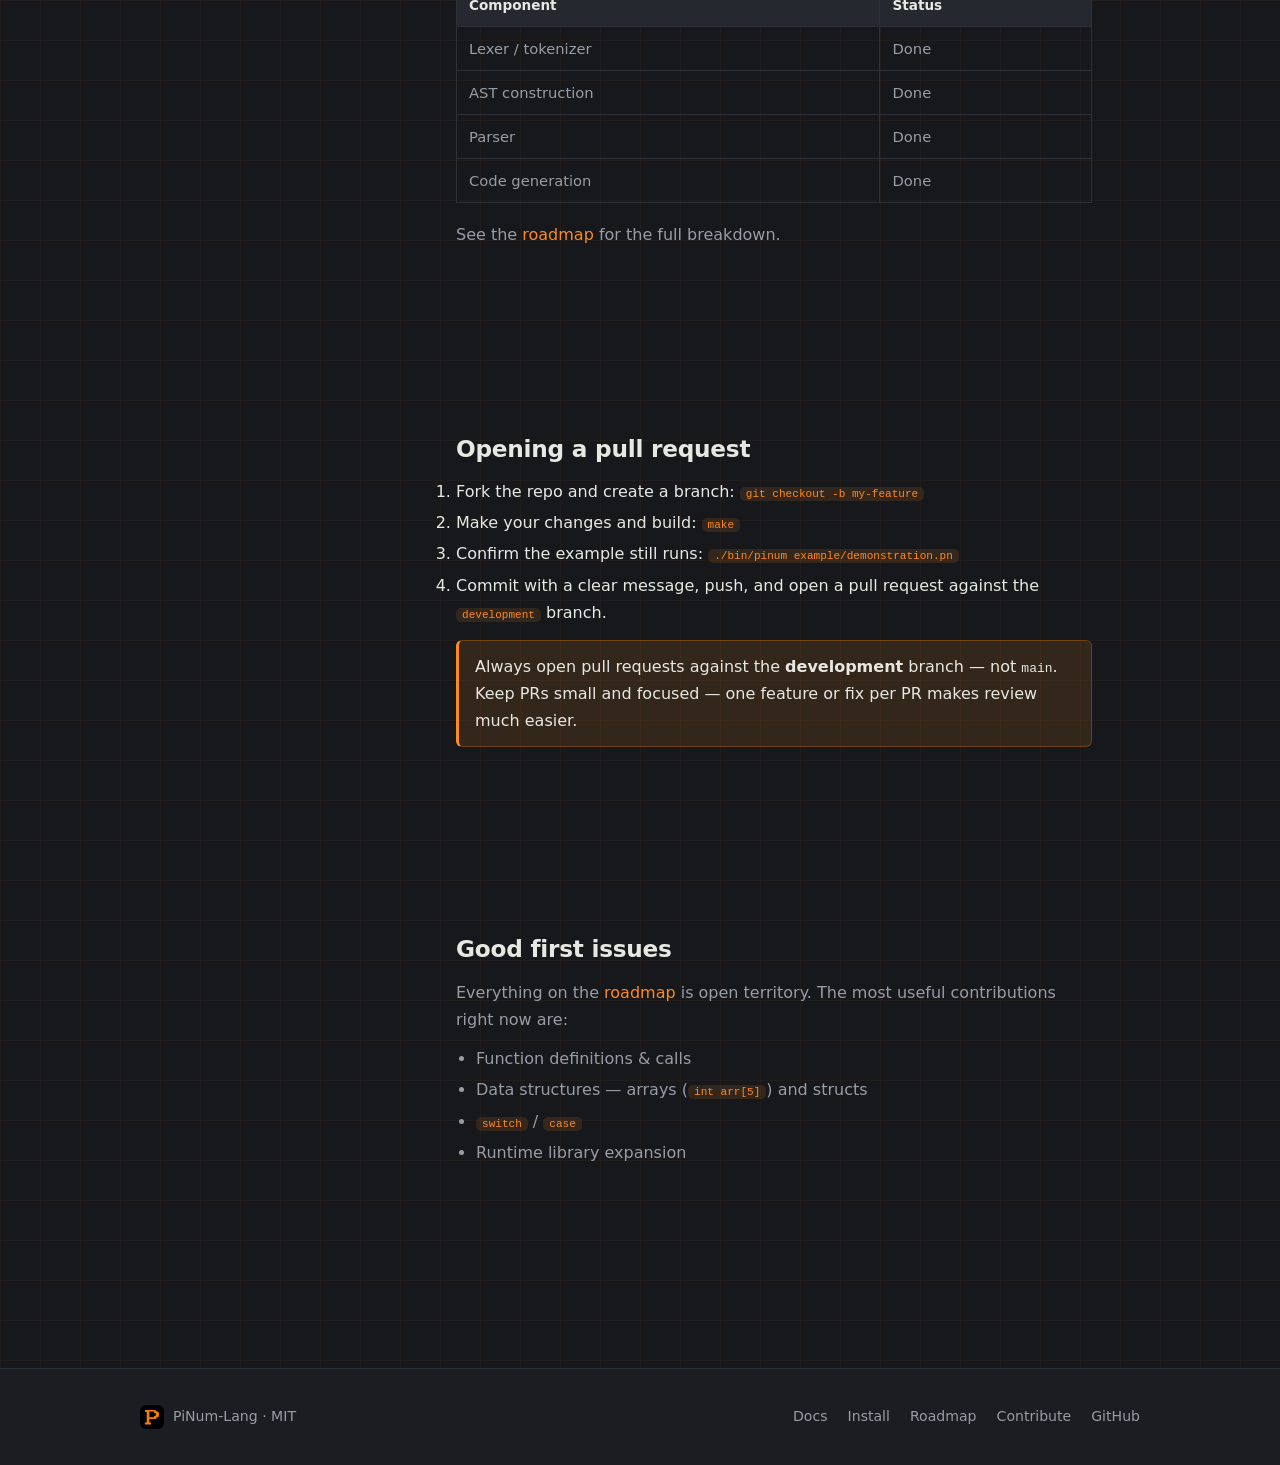
==== commit 06fd0361: "Update site for PiNum 1.2.0-beta features" ====
--- a/contribute.html
+++ b/contribute.html
@@ -113,10 +113,10 @@
           <h2>Good first issues</h2>
           <p>Everything on the <a href="roadmap.html">roadmap</a> is open territory. The most useful contributions right now are:</p>
           <ul>
-            <li><code>for</code> loops</li>
             <li>Function definitions &amp; calls</li>
             <li>Data structures &mdash; arrays (<code>int arr[5]</code>) and structs</li>
             <li><code>switch</code> / <code>case</code></li>
+            <li>Runtime library expansion</li>
           </ul>
         </section>
       </div>
--- a/css/style.css
+++ b/css/style.css
@@ -186,7 +186,8 @@
 
 .hero .version {
   display: inline-block;
-  margin-top: 20px;
+  align-self: flex-start;
+  margin-top: 16px;
   font-family: var(--font-mono);
   font-size: 0.8rem;
   color: var(--accent);
@@ -194,6 +195,10 @@
   border: 1px solid rgba(245, 127, 2, 0.35);
   padding: 3px 12px;
   border-radius: 999px;
+}
+
+.hero .version:empty {
+  display: none;
 }
 
 .hero-actions {
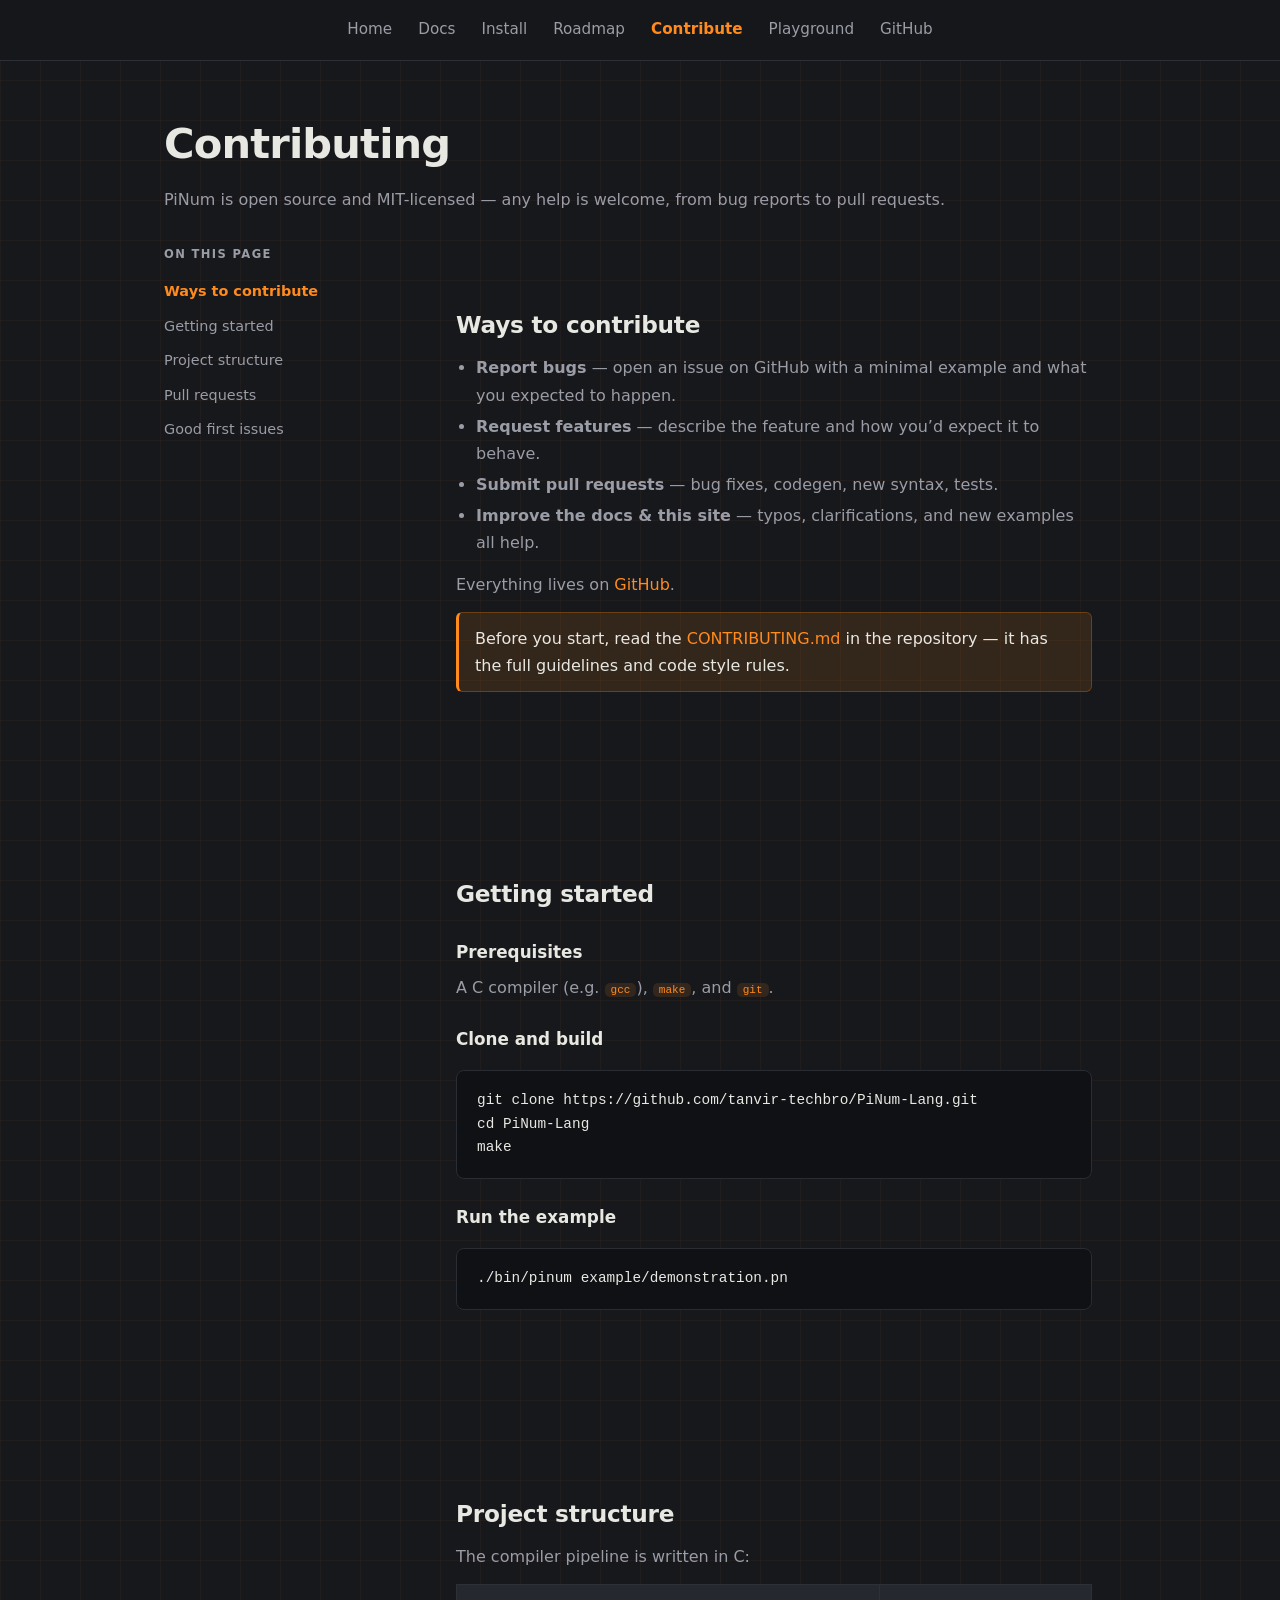
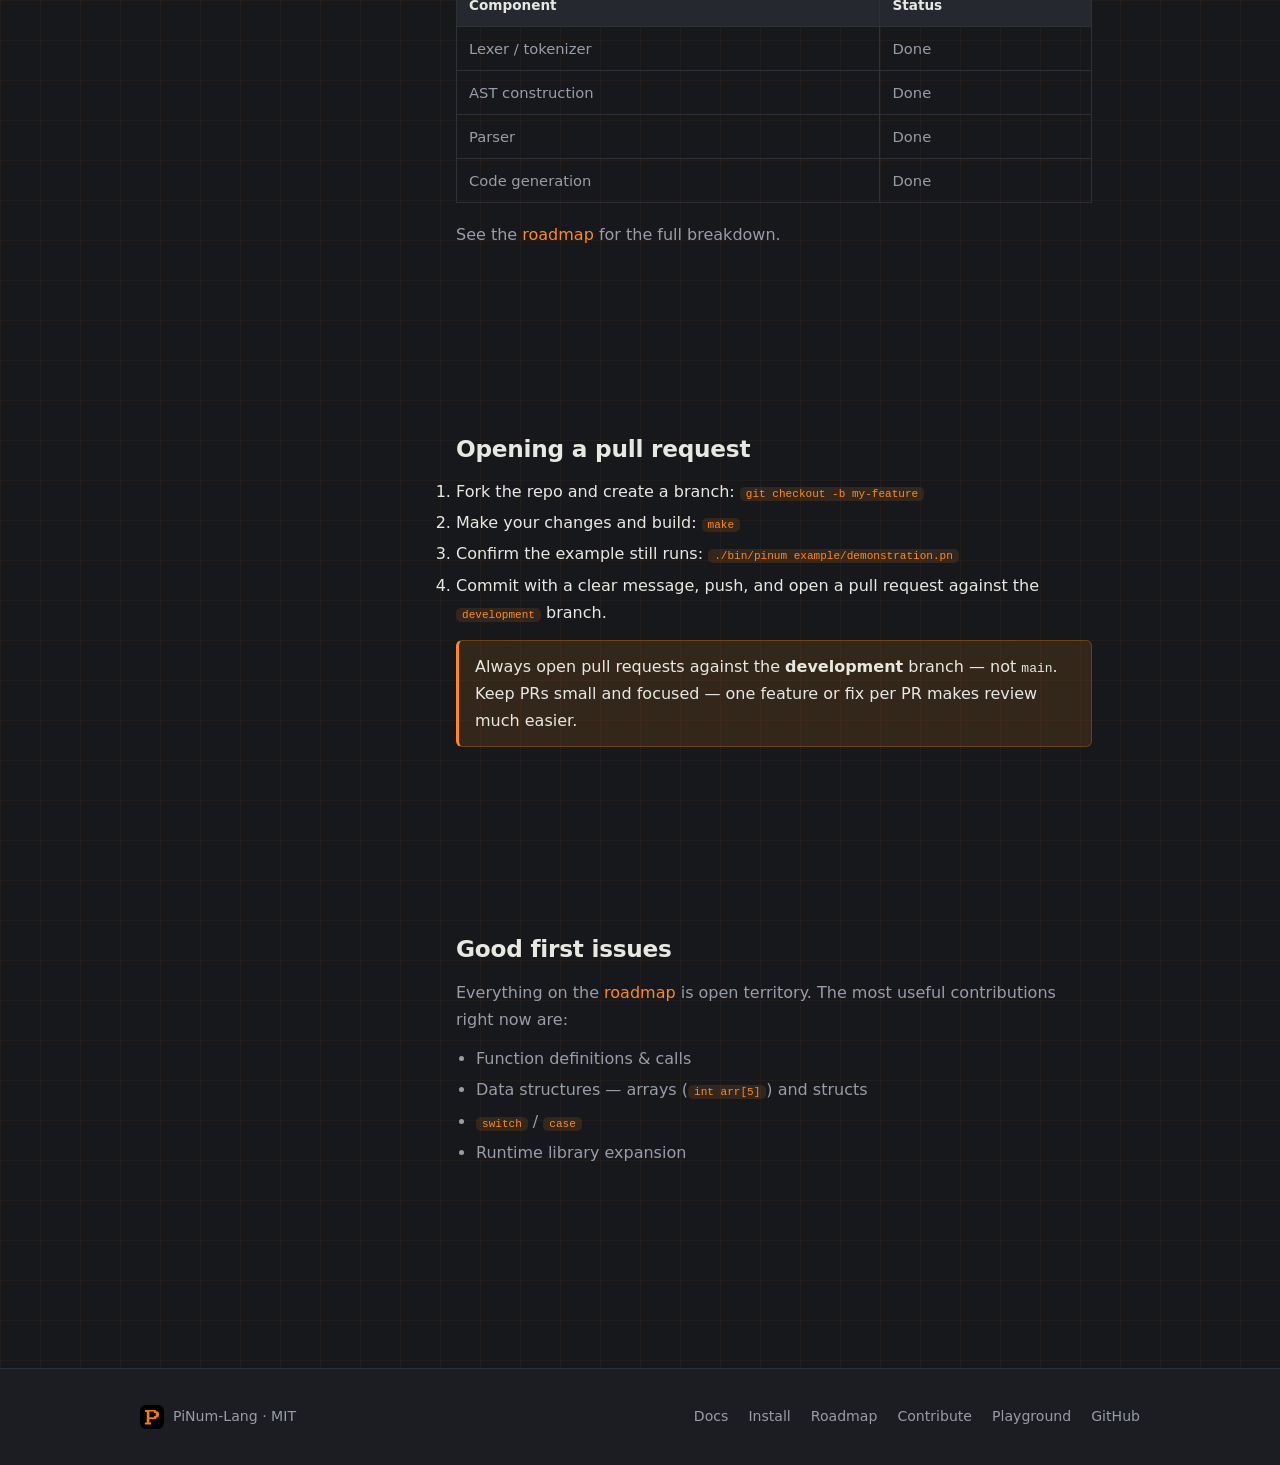
==== commit d4a2af57: "Add in-browser playground and resizable full-screen layout" ====
--- a/contribute.html
+++ b/contribute.html
@@ -22,6 +22,7 @@
         <a href="install.html">Install</a>
         <a href="roadmap.html">Roadmap</a>
         <a href="contribute.html" class="active">Contribute</a>
+        <a href="playground.html">Playground</a>
         <a href="https://github.com/tanvir-techbro/PiNum-Lang" target="_blank" rel="noopener">GitHub</a>
       </div>
     </div>
@@ -134,6 +135,7 @@
         <a href="install.html">Install</a>
         <a href="roadmap.html">Roadmap</a>
         <a href="contribute.html">Contribute</a>
+        <a href="playground.html">Playground</a>
         <a href="https://github.com/tanvir-techbro/PiNum-Lang" target="_blank" rel="noopener">GitHub</a>
       </div>
     </div>
--- a/css/style.css
+++ b/css/style.css
@@ -610,6 +610,261 @@
   color: var(--text);
 }
 
+/* ---------- Playground ---------- */
+.pg-wrap {
+  max-width: none;
+  display: flex;
+  flex-direction: column;
+  padding: 24px;
+  min-height: calc(100vh - 60px);
+}
+
+.pg-wrap .docs-head {
+  margin-bottom: 4px;
+}
+
+.pg-toolbar {
+  display: flex;
+  align-items: center;
+  justify-content: space-between;
+  gap: 16px;
+  flex-wrap: wrap;
+  margin-top: 18px;
+}
+
+.pg-presets {
+  display: flex;
+  align-items: center;
+  gap: 8px;
+  flex-wrap: wrap;
+}
+
+.pg-presets > span {
+  color: var(--muted);
+  font-size: 0.9rem;
+}
+
+.pg-presets .btn {
+  padding: 8px 16px;
+  font-size: 0.9rem;
+}
+
+.pg-body {
+  flex: 1;
+  display: flex;
+  align-items: stretch;
+  gap: 0;
+  margin-top: 18px;
+  min-height: 0;
+}
+
+.pg-body > * {
+  min-width: 0;
+}
+
+.pg-pane {
+  display: flex;
+  flex-direction: column;
+  flex: 1 1 50%;
+  min-height: 0;
+}
+
+#pg-pane-input {
+  flex: 1.27 1 56%;
+}
+
+#pg-pane-output {
+  flex: 1 1 44%;
+}
+
+.pg-pane-head {
+  display: flex;
+  align-items: center;
+  justify-content: space-between;
+  gap: 12px;
+  padding: 0 2px 8px;
+  font-size: 0.82rem;
+  font-weight: 700;
+  letter-spacing: 0.06em;
+  text-transform: uppercase;
+  color: var(--muted);
+}
+
+.pg-status {
+  font-weight: 600;
+  text-transform: none;
+  letter-spacing: normal;
+  color: var(--accent);
+  white-space: nowrap;
+  overflow: hidden;
+  text-overflow: ellipsis;
+}
+
+.pg-editor {
+  position: relative;
+  flex: 1;
+  min-height: 0;
+  background: var(--code-bg);
+  border: 1px solid var(--code-border);
+  border-radius: var(--radius);
+  overflow: hidden;
+}
+
+.pg-hl {
+  position: absolute;
+  inset: 0;
+  margin: 0;
+  padding: 18px 20px;
+  border: none;
+  border-radius: 0;
+  background: transparent;
+  pointer-events: none;
+  overflow: hidden;
+  font-family: var(--font-mono);
+  font-size: 0.92rem;
+  line-height: 1.6;
+  tab-size: 4;
+  scrollbar-width: none;
+}
+
+.pg-hl::-webkit-scrollbar {
+  display: none;
+}
+
+.pg-hl code {
+  font-family: var(--font-mono);
+  line-height: 1.6;
+  white-space: pre;
+  font-size: 0.92rem;
+  tab-size: 4;
+}
+
+.pg-code {
+  position: absolute;
+  inset: 0;
+  width: 100%;
+  height: 100%;
+  padding: 18px 20px;
+  background: transparent;
+  color: transparent;
+  caret-color: var(--code-text);
+  border: none;
+  border-radius: 0;
+  outline: none;
+  resize: none;
+  overflow: auto;
+  font-family: var(--font-mono);
+  font-size: 0.92rem;
+  line-height: 1.6;
+  white-space: pre;
+  tab-size: 4;
+  -webkit-text-fill-color: transparent;
+}
+
+.pg-output {
+  flex: 1;
+  margin: 0;
+  min-height: 0;
+  border-color: var(--code-border);
+  overflow: auto;
+  font-size: 0.92rem;
+  line-height: 1.6;
+  word-break: break-word;
+}
+
+.pg-output-error {
+  border-color: rgba(248, 81, 73, 0.5) !important;
+}
+
+.pg-resizer {
+  flex: 0 0 14px;
+  display: flex;
+  align-items: center;
+  justify-content: center;
+  cursor: col-resize;
+  touch-action: none;
+  user-select: none;
+}
+
+.pg-resizer::before {
+  content: "";
+  width: 3px;
+  height: 100%;
+  border-radius: 3px;
+  background: var(--border);
+  transition: background 0.15s ease;
+}
+
+.pg-resizer:hover::before,
+.pg-resizer.dragging::before {
+  background: var(--accent);
+}
+
+.pg-resizing {
+  cursor: col-resize;
+  user-select: none;
+}
+
+.pg-stdin-row {
+  display: flex;
+  align-items: center;
+  gap: 12px;
+  margin-top: 18px;
+  flex-wrap: wrap;
+}
+
+.pg-stdin-row label {
+  color: var(--muted);
+  font-size: 0.9rem;
+}
+
+.pg-stdin-row input {
+  flex: 1;
+  min-width: 200px;
+  max-width: 420px;
+  padding: 10px 14px;
+  background: var(--panel);
+  border: 1px solid var(--border);
+  border-radius: var(--radius);
+  color: var(--text);
+  font-family: var(--font-mono);
+  font-size: 0.9rem;
+  outline: none;
+}
+
+.pg-stdin-row input:focus {
+  border-color: var(--accent);
+}
+
+.pg-note {
+  margin-top: 14px;
+  color: var(--muted);
+  font-size: 0.85rem;
+  max-width: 720px;
+}
+
+@media (max-width: 820px) {
+  .pg-body {
+    flex-direction: column;
+  }
+
+  .pg-pane {
+    flex: none;
+  }
+
+  .pg-editor {
+    min-height: 260px;
+  }
+
+  .pg-output {
+    min-height: 220px;
+  }
+
+  .pg-resizer {
+    display: none;
+  }
+}
+
 /* ---------- Page loader ---------- */
 .page-loader {
   position: fixed;
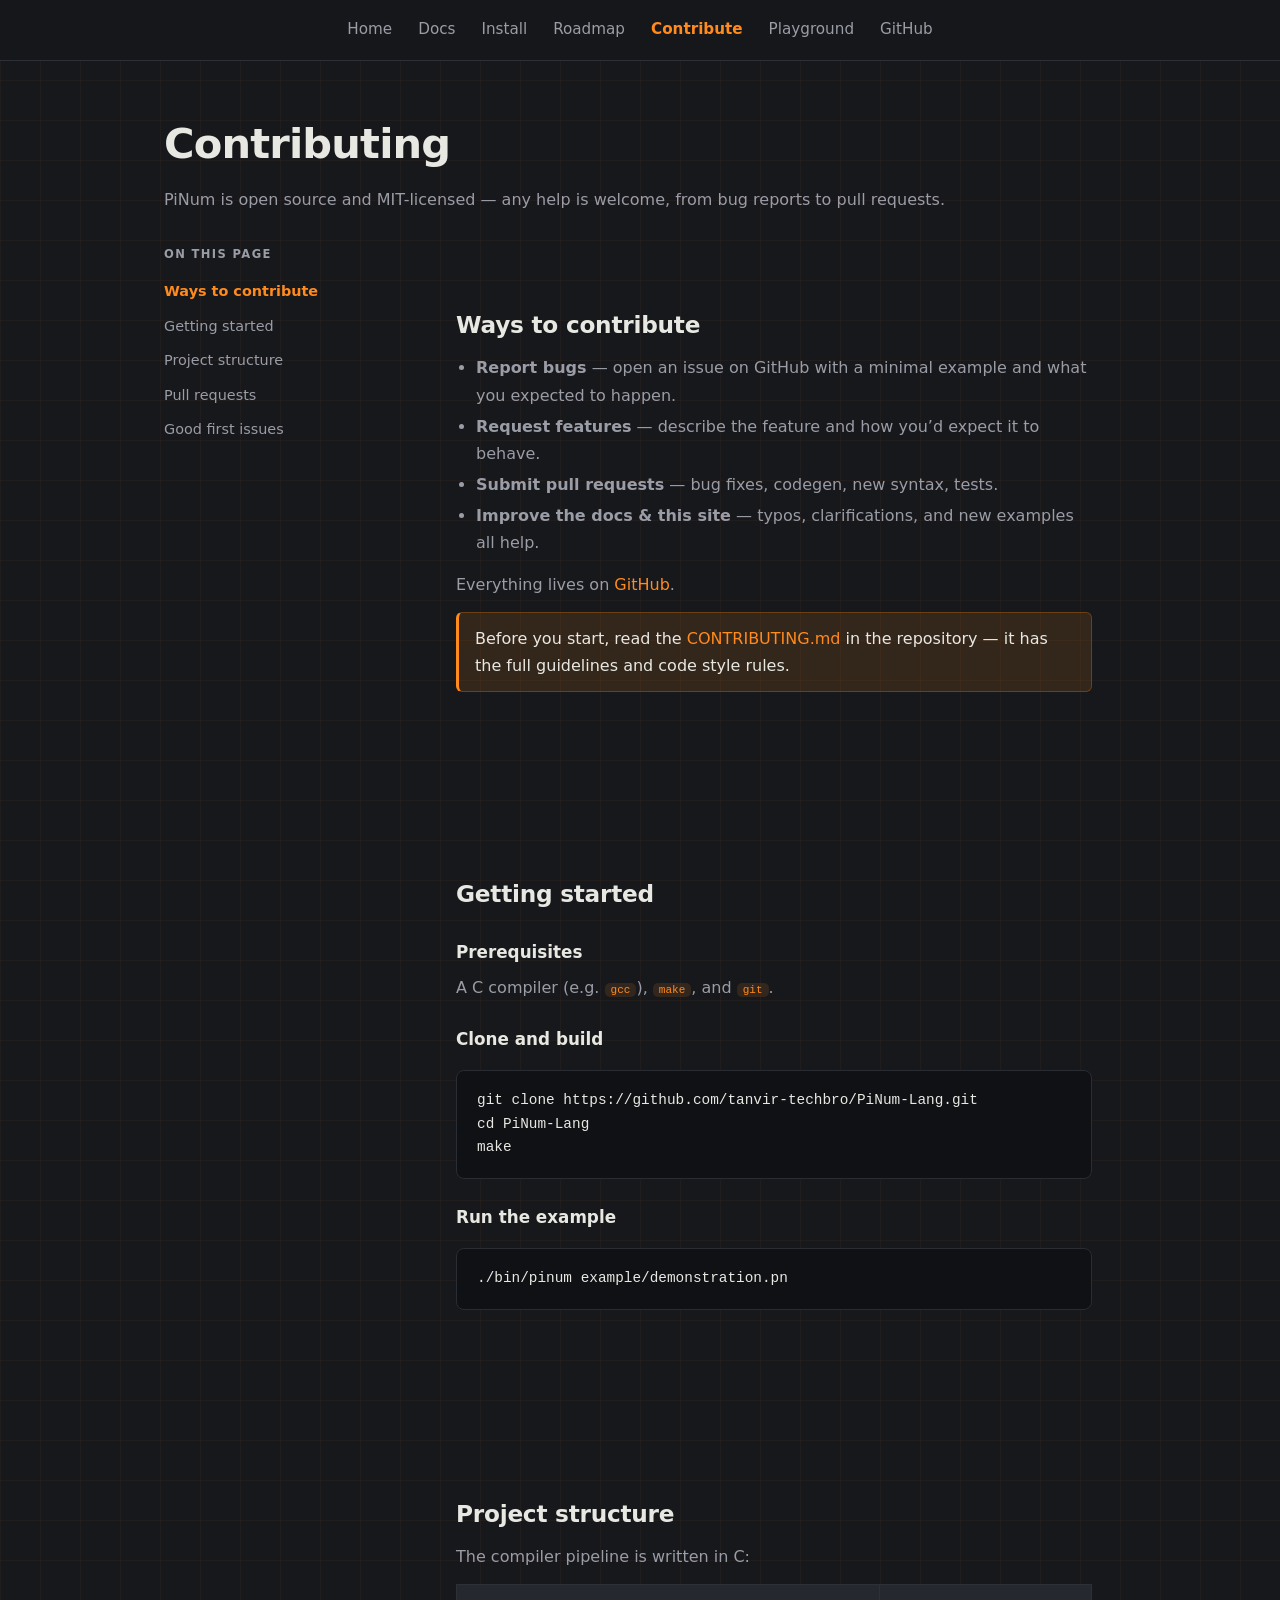
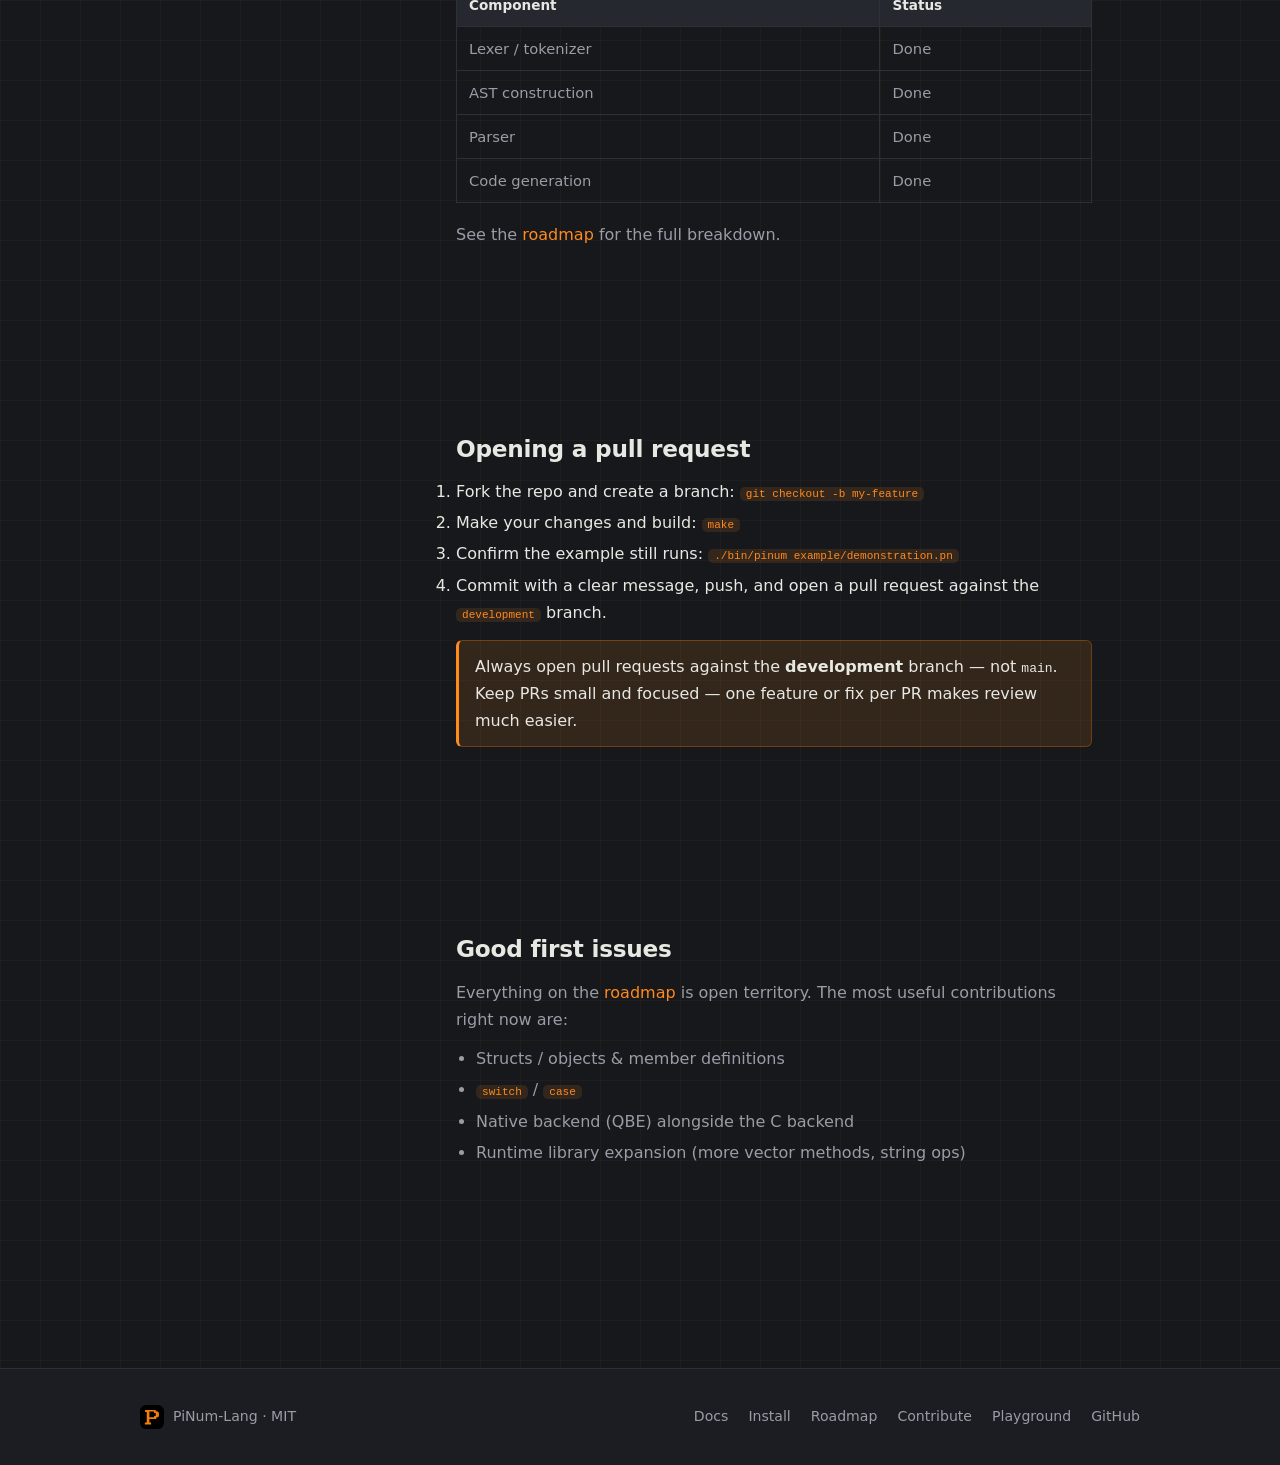
==== commit 383b63f0: "Update site for PiNum 1.3.0-beta: vectors, arrays, functions, range loops; refresh wasm + runtime" ====
--- a/contribute.html
+++ b/contribute.html
@@ -114,10 +114,10 @@
           <h2>Good first issues</h2>
           <p>Everything on the <a href="roadmap.html">roadmap</a> is open territory. The most useful contributions right now are:</p>
           <ul>
-            <li>Function definitions &amp; calls</li>
-            <li>Data structures &mdash; arrays (<code>int arr[5]</code>) and structs</li>
+            <li>Structs / objects &amp; member definitions</li>
             <li><code>switch</code> / <code>case</code></li>
-            <li>Runtime library expansion</li>
+            <li>Native backend (QBE) alongside the C backend</li>
+            <li>Runtime library expansion (more vector methods, string ops)</li>
           </ul>
         </section>
       </div>
